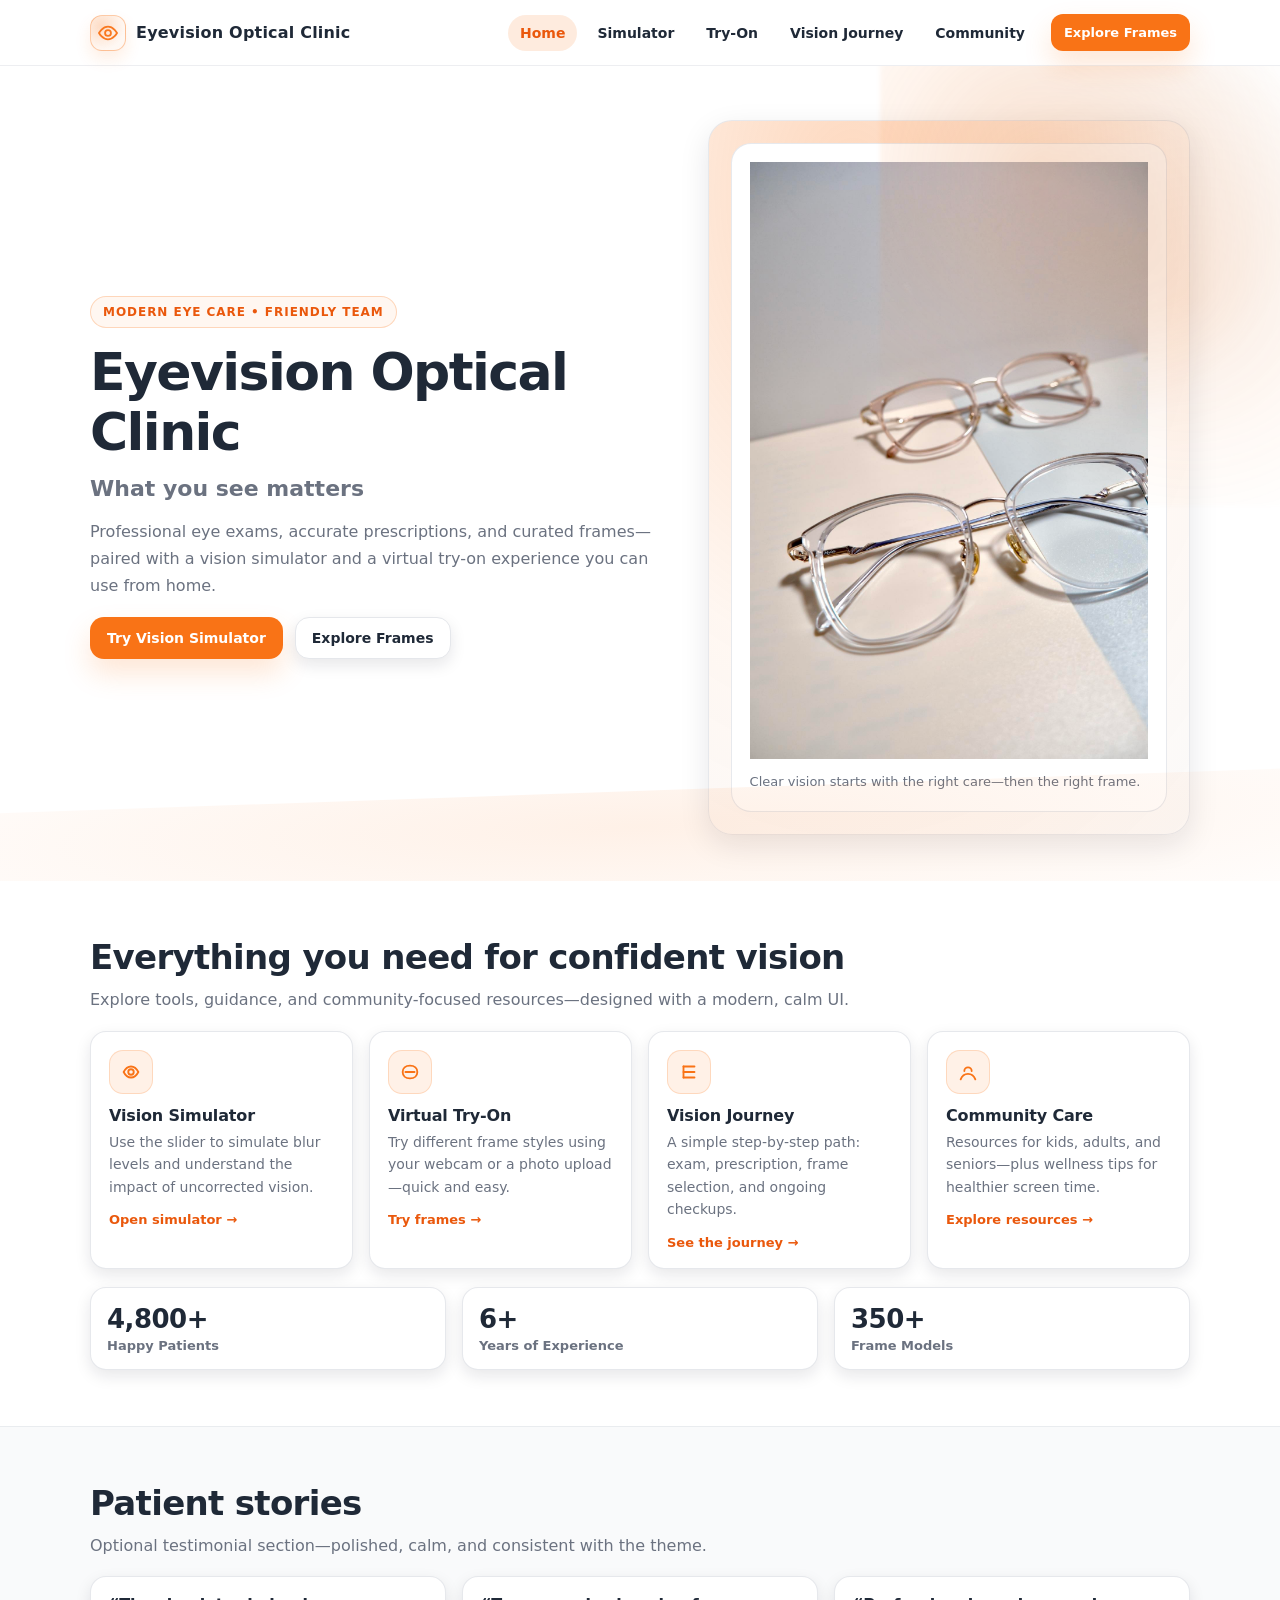
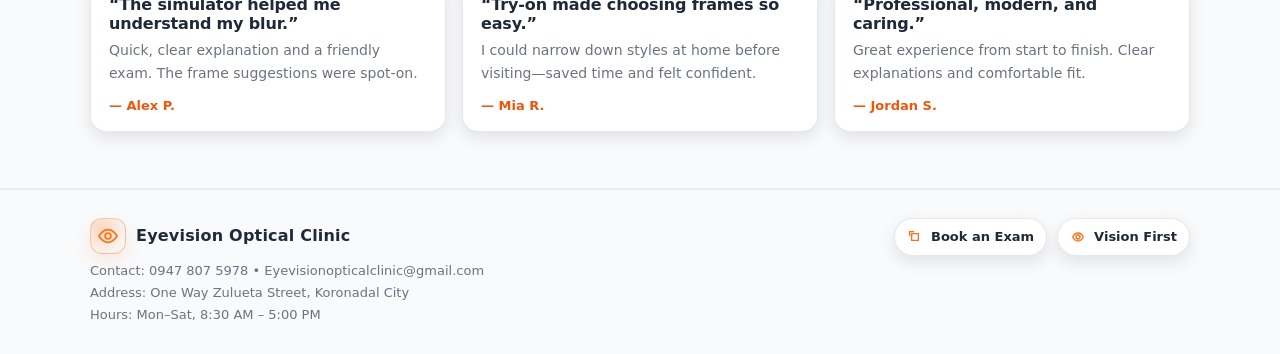
==== index.html @ 2a41e386 "Add files via upload" ====
<!DOCTYPE html>
<html lang="en">
<head>
    <meta charset="UTF-8">
    <meta name="viewport" content="width=device-width, initial-scale=1.0">
    <title>Eyevision Optical Clinic — What you see matters</title>
    <meta name="description" content="Eyevision Optical Clinic — modern eye care, vision simulator, and virtual try-on for frames. What you see matters.">
    <link rel="stylesheet" href="style.css">
</head>
<body>
    <header class="nav">
        <div class="container nav-inner">
            <a class="brand" href="index.html" aria-label="Eyevision Optical Clinic home">
                <span class="brand-badge" aria-hidden="true">
                    <svg viewBox="0 0 24 24" fill="none">
                        <path d="M2.2 12s3.6-7 9.8-7 9.8 7 9.8 7-3.6 7-9.8 7S2.2 12 2.2 12Z" stroke="rgba(249,115,22,.95)" stroke-width="2"/>
                        <path d="M12 15.2a3.2 3.2 0 1 0 0-6.4 3.2 3.2 0 0 0 0 6.4Z" stroke="rgba(249,115,22,.95)" stroke-width="2"/>
                    </svg>
                </span>
                <span>Eyevision Optical Clinic</span>
            </a>

            <button class="nav-toggle" type="button" aria-label="Open menu" aria-expanded="false" data-nav-toggle>
                <svg viewBox="0 0 24 24" fill="none" aria-hidden="true">
                    <path d="M4 7h16M4 12h16M4 17h16" stroke="#1F2937" stroke-width="2" stroke-linecap="round"/>
                </svg>
            </button>

            <nav class="nav-links" data-nav-menu>
                <a class="nav-link" data-nav href="index.html">Home</a>
                <a class="nav-link" data-nav href="simulator.html">Simulator</a>
                <a class="nav-link" data-nav href="tryon.html">Try-On</a>
                <a class="nav-link" data-nav href="journey.html">Vision Journey</a>
                <a class="nav-link" data-nav href="community.html">Community</a>
                <a class="btn btn-primary btn-sm nav-cta" href="tryon.html">Explore Frames</a>
            </nav>
        </div>
    </header>

    <main>
        <section class="hero">
            <div class="hero-bubbles" aria-hidden="true"></div>
            <div class="hero-wave" aria-hidden="true"></div>

            <div class="container hero-grid">
                <div>
                    <div class="kicker">Modern eye care • Friendly team</div>
                    <h1>Eyevision Optical Clinic</h1>
                    <p class="motto">What you see matters</p>
                    <p>
                        Professional eye exams, accurate prescriptions, and curated frames—paired with a vision simulator and a virtual try-on experience you can use from home.
                    </p>
                    <div class="hero-actions">
                        <a class="btn btn-primary" href="simulator.html">Try Vision Simulator</a>
                        <a class="btn btn-outline" href="tryon.html">Explore Frames</a>
                    </div>
                </div>

                <div class="hero-art" aria-label="Illustration">
                    <div class="art-inner">
                        <img
                            alt="Eye and glasses illustration"
                            src="images\eyeglass.jpg"
                            loading="lazy"
                        >
                        <p class="hint" style="margin:12px 0 0;">
                            Clear vision starts with the right care—then the right frame.
                        </p>
                    </div>
                </div>
            </div>
        </section>

        <section class="section">
            <div class="container">
                <h2 class="section-title">Everything you need for confident vision</h2>
                <p class="section-subtitle">Explore tools, guidance, and community-focused resources—designed with a modern, calm UI.</p>

                <div class="grid cols-4" style="margin-top:18px;">
                    <a class="card" href="simulator.html">
                        <div class="icon" aria-hidden="true">
                            <svg viewBox="0 0 24 24" fill="none">
                                <path d="M4 12s3-6 8-6 8 6 8 6-3 6-8 6-8-6-8-6Z" stroke="#F97316" stroke-width="2"/>
                                <path d="M12 15a3 3 0 1 0 0-6 3 3 0 0 0 0 6Z" stroke="#F97316" stroke-width="2"/>
                            </svg>
                        </div>
                        <h3>Vision Simulator</h3>
                        <p>Use the slider to simulate blur levels and understand the impact of uncorrected vision.</p>
                        <div class="meta">Open simulator →</div>
                    </a>

                    <a class="card" href="tryon.html">
                        <div class="icon" aria-hidden="true">
                            <svg viewBox="0 0 24 24" fill="none">
                                <path d="M7 12h10" stroke="#F97316" stroke-width="2" stroke-linecap="round"/>
                                <path d="M4 12c0-4 3-7 8-7s8 3 8 7-3 7-8 7-8-3-8-7Z" stroke="#F97316" stroke-width="2"/>
                            </svg>
                        </div>
                        <h3>Virtual Try-On</h3>
                        <p>Try different frame styles using your webcam or a photo upload—quick and easy.</p>
                        <div class="meta">Try frames →</div>
                    </a>

                    <a class="card" href="journey.html">
                        <div class="icon" aria-hidden="true">
                            <svg viewBox="0 0 24 24" fill="none">
                                <path d="M6 6h12M6 12h12M6 18h12" stroke="#F97316" stroke-width="2" stroke-linecap="round"/>
                                <path d="M6 6v12" stroke="#F97316" stroke-width="2" stroke-linecap="round"/>
                            </svg>
                        </div>
                        <h3>Vision Journey</h3>
                        <p>A simple step-by-step path: exam, prescription, frame selection, and ongoing checkups.</p>
                        <div class="meta">See the journey →</div>
                    </a>

                    <a class="card" href="community.html">
                        <div class="icon" aria-hidden="true">
                            <svg viewBox="0 0 24 24" fill="none">
                                <path d="M16 11a4 4 0 1 0-8 0" stroke="#F97316" stroke-width="2" stroke-linecap="round"/>
                                <path d="M4 20c1.5-4 4.5-6 8-6s6.5 2 8 6" stroke="#F97316" stroke-width="2" stroke-linecap="round"/>
                            </svg>
                        </div>
                        <h3>Community Care</h3>
                        <p>Resources for kids, adults, and seniors—plus wellness tips for healthier screen time.</p>
                        <div class="meta">Explore resources →</div>
                    </a>
                </div>

                <div class="stats">
                    <div class="stat">
                        <div class="num">4,800+</div>
                        <div class="label">Happy Patients</div>
                    </div>
                    <div class="stat">
                        <div class="num">6+</div>
                        <div class="label">Years of Experience</div>
                    </div>
                    <div class="stat">
                        <div class="num">350+</div>
                        <div class="label">Frame Models</div>
                    </div>
                </div>
            </div>
        </section>

        <section class="section soft">
            <div class="container">
                <h2 class="section-title">Patient stories</h2>
                <p class="section-subtitle">Optional testimonial section—polished, calm, and consistent with the theme.</p>
                <div class="grid cols-3" style="margin-top:18px;">
                    <div class="card">
                        <h3>“The simulator helped me understand my blur.”</h3>
                        <p>Quick, clear explanation and a friendly exam. The frame suggestions were spot-on.</p>
                        <div class="meta">— Alex P.</div>
                    </div>
                    <div class="card">
                        <h3>“Try-on made choosing frames so easy.”</h3>
                        <p>I could narrow down styles at home before visiting—saved time and felt confident.</p>
                        <div class="meta">— Mia R.</div>
                    </div>
                    <div class="card">
                        <h3>“Professional, modern, and caring.”</h3>
                        <p>Great experience from start to finish. Clear explanations and comfortable fit.</p>
                        <div class="meta">— Jordan S.</div>
                    </div>
                </div>
            </div>
        </section>
    </main>

    <footer>
        <div class="container footer-grid">
            <div>
                <div class="brand" style="gap:10px;">
                    <span class="brand-badge" aria-hidden="true">
                        <svg viewBox="0 0 24 24" fill="none">
                            <path d="M2.2 12s3.6-7 9.8-7 9.8 7 9.8 7-3.6 7-9.8 7S2.2 12 2.2 12Z" stroke="rgba(249,115,22,.95)" stroke-width="2"/>
                            <path d="M12 15.2a3.2 3.2 0 1 0 0-6.4 3.2 3.2 0 0 0 0 6.4Z" stroke="rgba(249,115,22,.95)" stroke-width="2"/>
                        </svg>
                    </span>
                    <span>Eyevision Optical Clinic</span>
                </div>
                <div class="footer-note">
                    Contact: 0947 807 5978 • Eyevisionopticalclinic@gmail.com<br>
                    Address: One Way Zulueta Street, Koronadal City<br>
                    Hours: Mon–Sat, 8:30 AM – 5:00 PM
                </div>
            </div>
            <div class="footer-links">
                <span class="chip">
                    <svg viewBox="0 0 24 24" fill="none" aria-hidden="true">
                        <path d="M7 7h10v10H7V7Z" stroke="#F97316" stroke-width="2"/>
                        <path d="M4 10V4h6" stroke="#F97316" stroke-width="2" stroke-linecap="round"/>
                    </svg>
                    Book an Exam
                </span>
                <span class="chip">
                    <svg viewBox="0 0 24 24" fill="none" aria-hidden="true">
                        <path d="M4 12s3-6 8-6 8 6 8 6-3 6-8 6-8-6-8-6Z" stroke="#F97316" stroke-width="2"/>
                        <path d="M12 15a3 3 0 1 0 0-6 3 3 0 0 0 0 6Z" stroke="#F97316" stroke-width="2"/>
                    </svg>
                    Vision First
                </span>
            </div>
        </div>
    </footer>

    <script src="script.js"></script>
</body>
</html>
---- style.css ----
/* Eyevision Optical Clinic — styles
   Theme:
   - Primary: #F97316
   - Secondary text: #1F2937
   - Backgrounds: #FFFFFF / #F9FAFB
*/

:root{
  --primary:#F97316;
  --primary-600:#EA580C;
  --text:#1F2937;
  --muted:#6B7280;
  --bg:#FFFFFF;
  --bg-soft:#F9FAFB;
  --card:#FFFFFF;
  --border:#E5E7EB;
  --shadow: 0 10px 30px rgba(17,24,39,.10);
  --shadow-sm: 0 6px 16px rgba(17,24,39,.10);
  --radius: 16px;
}

*{box-sizing:border-box}
html{scroll-behavior:smooth}
body{
  margin:0;
  font-family: ui-sans-serif, system-ui, -apple-system, Segoe UI, Roboto, Helvetica, Arial, "Apple Color Emoji","Segoe UI Emoji";
  color:var(--text);
  background:var(--bg);
}
img{max-width:100%; display:block}
a{color:inherit; text-decoration:none}

.container{
  width:min(1100px, 92vw);
  margin-inline:auto;
}

/* Navbar */
.nav{
  position:sticky;
  top:0;
  z-index:50;
  background:rgba(255,255,255,.85);
  backdrop-filter: blur(10px);
  border-bottom: 1px solid rgba(229,231,235,.7);
}
.nav-inner{
  display:flex;
  align-items:center;
  justify-content:space-between;
  gap:16px;
  padding:14px 0;
}
.brand{
  display:flex;
  align-items:center;
  gap:10px;
  font-weight:800;
  letter-spacing:.2px;
}
.brand-badge{
  width:36px;height:36px;border-radius:12px;
  background: radial-gradient(70% 70% at 30% 30%, rgba(249,115,22,.25), rgba(249,115,22,.05));
  border:1px solid rgba(249,115,22,.35);
  box-shadow: 0 8px 16px rgba(249,115,22,.12);
  display:grid; place-items:center;
}
.brand-badge svg{width:22px;height:22px}
.nav-links{
  display:flex;
  align-items:center;
  gap:8px;
}
.nav-link{
  padding:10px 12px;
  border-radius: 999px;
  color:var(--text);
  font-weight:600;
  font-size:14px;
  transition: transform .18s ease, background-color .18s ease, color .18s ease;
}
.nav-link:hover{
  background: rgba(249,115,22,.10);
  transform: translateY(-1px);
}
.nav-link.active{
  background: rgba(249,115,22,.14);
  color: var(--primary-600);
}
.nav-cta{
  margin-left:6px;
}
.nav-toggle{
  display:none;
  border:1px solid var(--border);
  background:#fff;
  border-radius: 12px;
  width:44px;height:44px;
  box-shadow: var(--shadow-sm);
  cursor:pointer;
}
.nav-toggle:active{transform: translateY(1px)}
.nav-toggle svg{width:22px;height:22px}

@media (max-width: 860px){
  .nav-toggle{display:inline-grid; place-items:center}
  .nav-links{
    position:absolute;
    left:0; right:0;
    top:64px;
    background: rgba(255,255,255,.96);
    border-bottom:1px solid var(--border);
    padding:10px 4vw 16px;
    display:none;
    flex-direction:column;
    align-items:stretch;
    gap:6px;
  }
  .nav-links.open{display:flex}
  .nav-link{border-radius: 14px}
  .nav-cta{margin-left:0}
}

/* Buttons */
.btn{
  display:inline-flex;
  align-items:center;
  justify-content:center;
  gap:10px;
  padding:12px 16px;
  border-radius: 14px;
  border:1px solid transparent;
  font-weight:700;
  font-size:14px;
  cursor:pointer;
  transition: transform .18s ease, box-shadow .18s ease, background-color .18s ease, border-color .18s ease, color .18s ease;
  user-select:none;
}
.btn:active{transform: translateY(1px)}
.btn-primary{
  background: var(--primary);
  color:#fff;
  box-shadow: 0 14px 28px rgba(249,115,22,.18);
}
.btn-primary:hover{background: var(--primary-600)}
.btn-outline{
  background:#fff;
  color:var(--text);
  border-color: var(--border);
  box-shadow: var(--shadow-sm);
}
.btn-outline:hover{
  border-color: rgba(249,115,22,.35);
  box-shadow: 0 18px 34px rgba(17,24,39,.12);
  transform: translateY(-1px);
}
.btn-sm{padding:10px 12px; border-radius: 12px; font-size:13px}
.btn-block{width:100%}

/* Sections */
.section{
  padding: 56px 0;
}
.section.soft{
  background: var(--bg-soft);
  border-top:1px solid rgba(229,231,235,.75);
  border-bottom:1px solid rgba(229,231,235,.75);
}
.section-title{
  font-size: clamp(24px, 3vw, 34px);
  margin:0 0 10px 0;
  letter-spacing:-.02em;
}
.section-subtitle{
  margin:0;
  color: var(--muted);
  line-height:1.6;
}

/* Hero */
.hero{
  position:relative;
  overflow:hidden;
  padding: 54px 0 46px;
}
.hero-grid{
  display:grid;
  grid-template-columns: 1.1fr .9fr;
  gap: 28px;
  align-items:center;
}
.kicker{
  display:inline-flex;
  align-items:center;
  gap:10px;
  padding:8px 12px;
  border-radius: 999px;
  border:1px solid rgba(249,115,22,.25);
  background: rgba(249,115,22,.06);
  color: var(--primary-600);
  font-weight:800;
  font-size:12px;
  letter-spacing:.08em;
  text-transform:uppercase;
}
.hero h1{
  font-size: clamp(34px, 4.2vw, 52px);
  margin:14px 0 8px;
  letter-spacing:-.03em;
}
.hero .motto{
  font-size: clamp(18px, 2.2vw, 22px);
  font-weight:800;
  margin: 0 0 10px;
}
.hero p{
  margin:0;
  color: var(--muted);
  line-height:1.7;
  max-width: 60ch;
}
.hero-actions{
  display:flex;
  gap:12px;
  flex-wrap:wrap;
  margin-top:18px;
}
.hero-art{
  border-radius: 24px;
  background: radial-gradient(120% 120% at 30% 10%, rgba(249,115,22,.28), rgba(249,115,22,.06) 55%, rgba(31,41,55,.02));
  border:1px solid rgba(229,231,235,.9);
  box-shadow: var(--shadow);
  padding: 22px;
}
.hero-art .art-inner{
  border-radius: 20px;
  background: linear-gradient(180deg, #fff, #fff);
  border:1px solid rgba(229,231,235,.9);
  padding: 18px;
}
.hero-bubbles{
  position:absolute; inset:-80px -120px auto auto;
  width: 520px; height:520px;
  background:
    radial-gradient(circle at 30% 35%, rgba(249,115,22,.18), transparent 55%),
    radial-gradient(circle at 60% 60%, rgba(249,115,22,.10), transparent 55%),
    radial-gradient(circle at 45% 45%, rgba(31,41,55,.05), transparent 60%);
  filter: blur(2px);
  pointer-events:none;
}
.hero-wave{
  position:absolute; left:-10%; right:-10%; bottom:-90px;
  height:180px;
  background: radial-gradient(120% 140% at 50% 20%, rgba(249,115,22,.10), transparent 55%);
  transform: rotate(-2deg);
  pointer-events:none;
}
@media (max-width: 920px){
  .hero-grid{grid-template-columns: 1fr; }
  .hero-art{order:-1}
  .hero-wave{bottom:-110px}
}

/* Cards / grids */
.grid{
  display:grid;
  gap:16px;
}
.grid.cols-4{grid-template-columns: repeat(4, 1fr)}
.grid.cols-3{grid-template-columns: repeat(3, 1fr)}
.grid.cols-2{grid-template-columns: repeat(2, 1fr)}
@media (max-width: 980px){ .grid.cols-4{grid-template-columns: repeat(2, 1fr)} }
@media (max-width: 650px){
  .grid.cols-4,.grid.cols-3,.grid.cols-2{grid-template-columns: 1fr}
}

.card{
  background: var(--card);
  border: 1px solid rgba(229,231,235,.95);
  border-radius: var(--radius);
  box-shadow: var(--shadow-sm);
  padding: 18px;
  transition: transform .18s ease, box-shadow .18s ease, border-color .18s ease;
}
.card:hover{
  transform: translateY(-3px);
  box-shadow: var(--shadow);
  border-color: rgba(249,115,22,.22);
}
.card .icon{
  width:44px;height:44px;
  border-radius: 14px;
  background: rgba(249,115,22,.10);
  border:1px solid rgba(249,115,22,.20);
  display:grid; place-items:center;
  margin-bottom:12px;
}
.card .icon svg{width:22px;height:22px}
.card h3{margin:0 0 6px; font-size:16px; letter-spacing:-.01em}
.card p{margin:0; color:var(--muted); line-height:1.6; font-size:14px}
.card .meta{margin-top:14px; color: var(--primary-600); font-weight:800; font-size:13px}

/* Stats */
.stats{
  display:grid;
  grid-template-columns: repeat(3, 1fr);
  gap:16px;
  margin-top:18px;
}
.stat{
  border-radius: var(--radius);
  background:#fff;
  border:1px solid rgba(229,231,235,.95);
  box-shadow: var(--shadow-sm);
  padding: 16px;
}
.stat .num{
  font-size: 26px;
  font-weight:900;
  letter-spacing:-.02em;
}
.stat .label{
  color: var(--muted);
  margin-top:4px;
  font-size:13px;
  font-weight:700;
}
@media (max-width: 650px){ .stats{grid-template-columns:1fr} }

/* Page header */
.page-head{
  padding: 32px 0 12px;
}
.crumb{
  color: var(--muted);
  font-weight:700;
  font-size:13px;
}
.page-head h1{
  margin: 10px 0 6px;
  font-size: clamp(26px, 3.5vw, 40px);
  letter-spacing:-.03em;
}
.page-head p{margin:0; color:var(--muted); line-height:1.7}

/* Simulator */
.sim-grid{
  display:grid;
  grid-template-columns: 1.2fr .8fr;
  gap: 16px;
  align-items: start;
}
@media (max-width: 900px){ .sim-grid{grid-template-columns:1fr} }
.sim-image-wrap{
  position:relative;
  border-radius: 18px;
  overflow:hidden;
  border:1px solid rgba(229,231,235,.95);
  box-shadow: var(--shadow);
  background:#fff;
}
.sim-image-wrap img{
  width:100%;
  height: 420px;
  object-fit: cover;
  filter: blur(var(--blur, 0px));
  transform: scale(1.02);
}
@media (max-width: 650px){ .sim-image-wrap img{height: 320px} }
.sim-overlay{
  position:absolute; inset:auto 12px 12px 12px;
  display:flex; align-items:center; justify-content:space-between;
  gap:10px;
  background: rgba(255,255,255,.86);
  backdrop-filter: blur(10px);
  border: 1px solid rgba(229,231,235,.9);
  border-radius: 14px;
  padding: 10px 12px;
}
.pill{
  display:inline-flex;
  align-items:center;
  gap:8px;
  padding:8px 10px;
  border-radius:999px;
  background: rgba(249,115,22,.10);
  border:1px solid rgba(249,115,22,.20);
  color: var(--primary-600);
  font-weight:900;
  font-size:13px;
}
.range{
  width: 100%;
}
input[type="range"]{
  width:100%;
  accent-color: var(--primary);
}
.hint{
  margin-top:10px;
  color: var(--muted);
  font-size:13px;
  line-height:1.6;
}

/* Try-on */
.tryon-grid{
  display:grid;
  grid-template-columns: 1.1fr .9fr;
  gap: 16px;
  align-items:start;
}
@media (max-width: 980px){ .tryon-grid{grid-template-columns: 1fr} }
.stage{
  border-radius: 18px;
  border:1px solid rgba(229,231,235,.95);
  background:#fff;
  box-shadow: var(--shadow);
  overflow:hidden;
}
.stage-top{
  display:flex;
  align-items:center;
  justify-content:space-between;
  gap:10px;
  padding: 12px 12px;
  border-bottom:1px solid rgba(229,231,235,.9);
  background: linear-gradient(180deg, rgba(249,250,251,1), rgba(255,255,255,1));
}
.stage-title{
  font-weight:900;
  letter-spacing:-.01em;
}
.stage-view{
  position:relative;
  background: #0B1220;
  aspect-ratio: 4 / 3;
}
.stage-view video,
.stage-view img,
.stage-view canvas{
  position:absolute; inset:0;
  width:100%; height:100%;
  object-fit: cover;
}
.stage-view canvas{pointer-events:none}
.stage-empty{
  position:absolute; inset:0;
  display:grid;
  place-items:center;
  color: rgba(255,255,255,.88);
  padding: 22px;
  text-align:center;
}
.stage-empty strong{display:block; font-size:18px; margin-bottom:6px}
.stage-empty span{color: rgba(255,255,255,.70); font-size:13px; line-height:1.6}

.thumbs{
  display:grid;
  grid-template-columns: repeat(3, 1fr);
  gap: 10px;
}
@media (max-width: 650px){ .thumbs{grid-template-columns: repeat(2, 1fr)} }
.thumb{
  border-radius: 16px;
  border:1px solid rgba(229,231,235,.95);
  background:#fff;
  box-shadow: var(--shadow-sm);
  padding: 12px;
  cursor:pointer;
  transition: transform .18s ease, box-shadow .18s ease, border-color .18s ease;
}
.thumb:hover{
  transform: translateY(-2px);
  box-shadow: var(--shadow);
  border-color: rgba(249,115,22,.25);
}
.thumb.active{
  outline: 2px solid rgba(249,115,22,.55);
  border-color: rgba(249,115,22,.35);
}
.thumb .preview{
  height: 58px;
  border-radius: 14px;
  background: rgba(249,115,22,.06);
  border:1px dashed rgba(249,115,22,.30);
  display:grid;
  place-items:center;
  margin-bottom:8px;
}
.thumb .label{
  font-weight:900;
  font-size:13px;
  margin:0 0 2px;
}
.thumb .desc{
  margin:0;
  color:var(--muted);
  font-size:12px;
  line-height:1.5;
}

/* Footer */
footer{
  background: var(--bg-soft);
  border-top: 1px solid rgba(229,231,235,.75);
  padding: 28px 0;
}
.footer-grid{
  display:grid;
  grid-template-columns: 1.4fr .8fr;
  gap:16px;
  align-items:start;
}
@media (max-width: 820px){ .footer-grid{grid-template-columns:1fr} }
.footer-note{
  color:var(--muted);
  font-size:13px;
  line-height:1.7;
  margin-top:6px;
}
.footer-links{
  display:flex;
  gap:10px;
  flex-wrap:wrap;
  justify-content:flex-end;
}
@media (max-width: 820px){ .footer-links{justify-content:flex-start} }
.chip{
  display:inline-flex;
  align-items:center;
  gap:8px;
  padding:10px 12px;
  border-radius: 999px;
  background:#fff;
  border:1px solid rgba(229,231,235,.95);
  box-shadow: var(--shadow-sm);
  font-weight:800;
  font-size:13px;
}
.chip svg{width:16px;height:16px}

/* Small helpers */
.sr-only{
  position:absolute;
  width:1px;height:1px;
  padding:0;margin:-1px;
  overflow:hidden;
  clip:rect(0,0,0,0);
  white-space:nowrap;
  border:0;
}
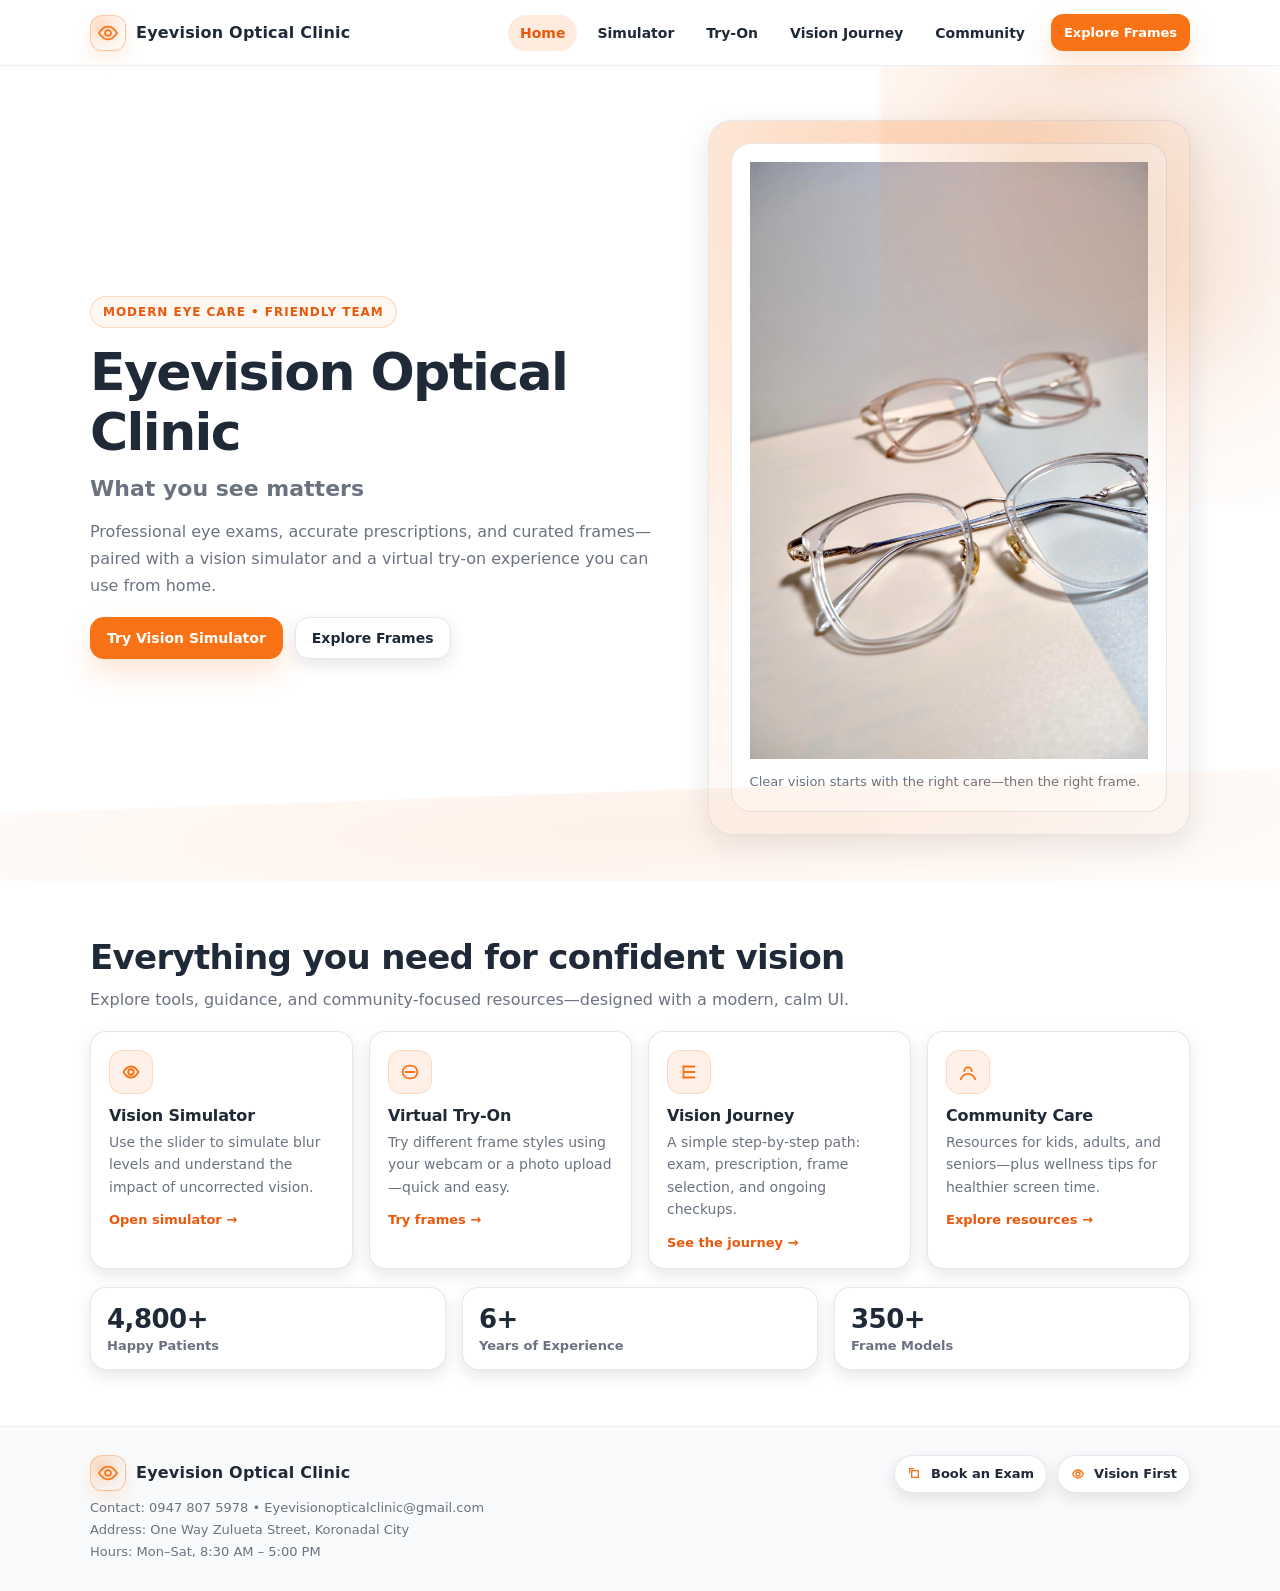
==== commit 9b455b18: "Fix HTML formatting and structure" ====
--- a/index.html
+++ b/index.html
@@ -142,30 +142,7 @@
                 </div>
             </div>
         </section>
-
-        <section class="section soft">
-            <div class="container">
-                <h2 class="section-title">Patient stories</h2>
-                <p class="section-subtitle">Optional testimonial section—polished, calm, and consistent with the theme.</p>
-                <div class="grid cols-3" style="margin-top:18px;">
-                    <div class="card">
-                        <h3>“The simulator helped me understand my blur.”</h3>
-                        <p>Quick, clear explanation and a friendly exam. The frame suggestions were spot-on.</p>
-                        <div class="meta">— Alex P.</div>
-                    </div>
-                    <div class="card">
-                        <h3>“Try-on made choosing frames so easy.”</h3>
-                        <p>I could narrow down styles at home before visiting—saved time and felt confident.</p>
-                        <div class="meta">— Mia R.</div>
-                    </div>
-                    <div class="card">
-                        <h3>“Professional, modern, and caring.”</h3>
-                        <p>Great experience from start to finish. Clear explanations and comfortable fit.</p>
-                        <div class="meta">— Jordan S.</div>
-                    </div>
-                </div>
-            </div>
-        </section>
+        
     </main>
 
     <footer>
@@ -207,4 +184,5 @@
 
     <script src="script.js"></script>
 </body>
-</html>+
+</html>
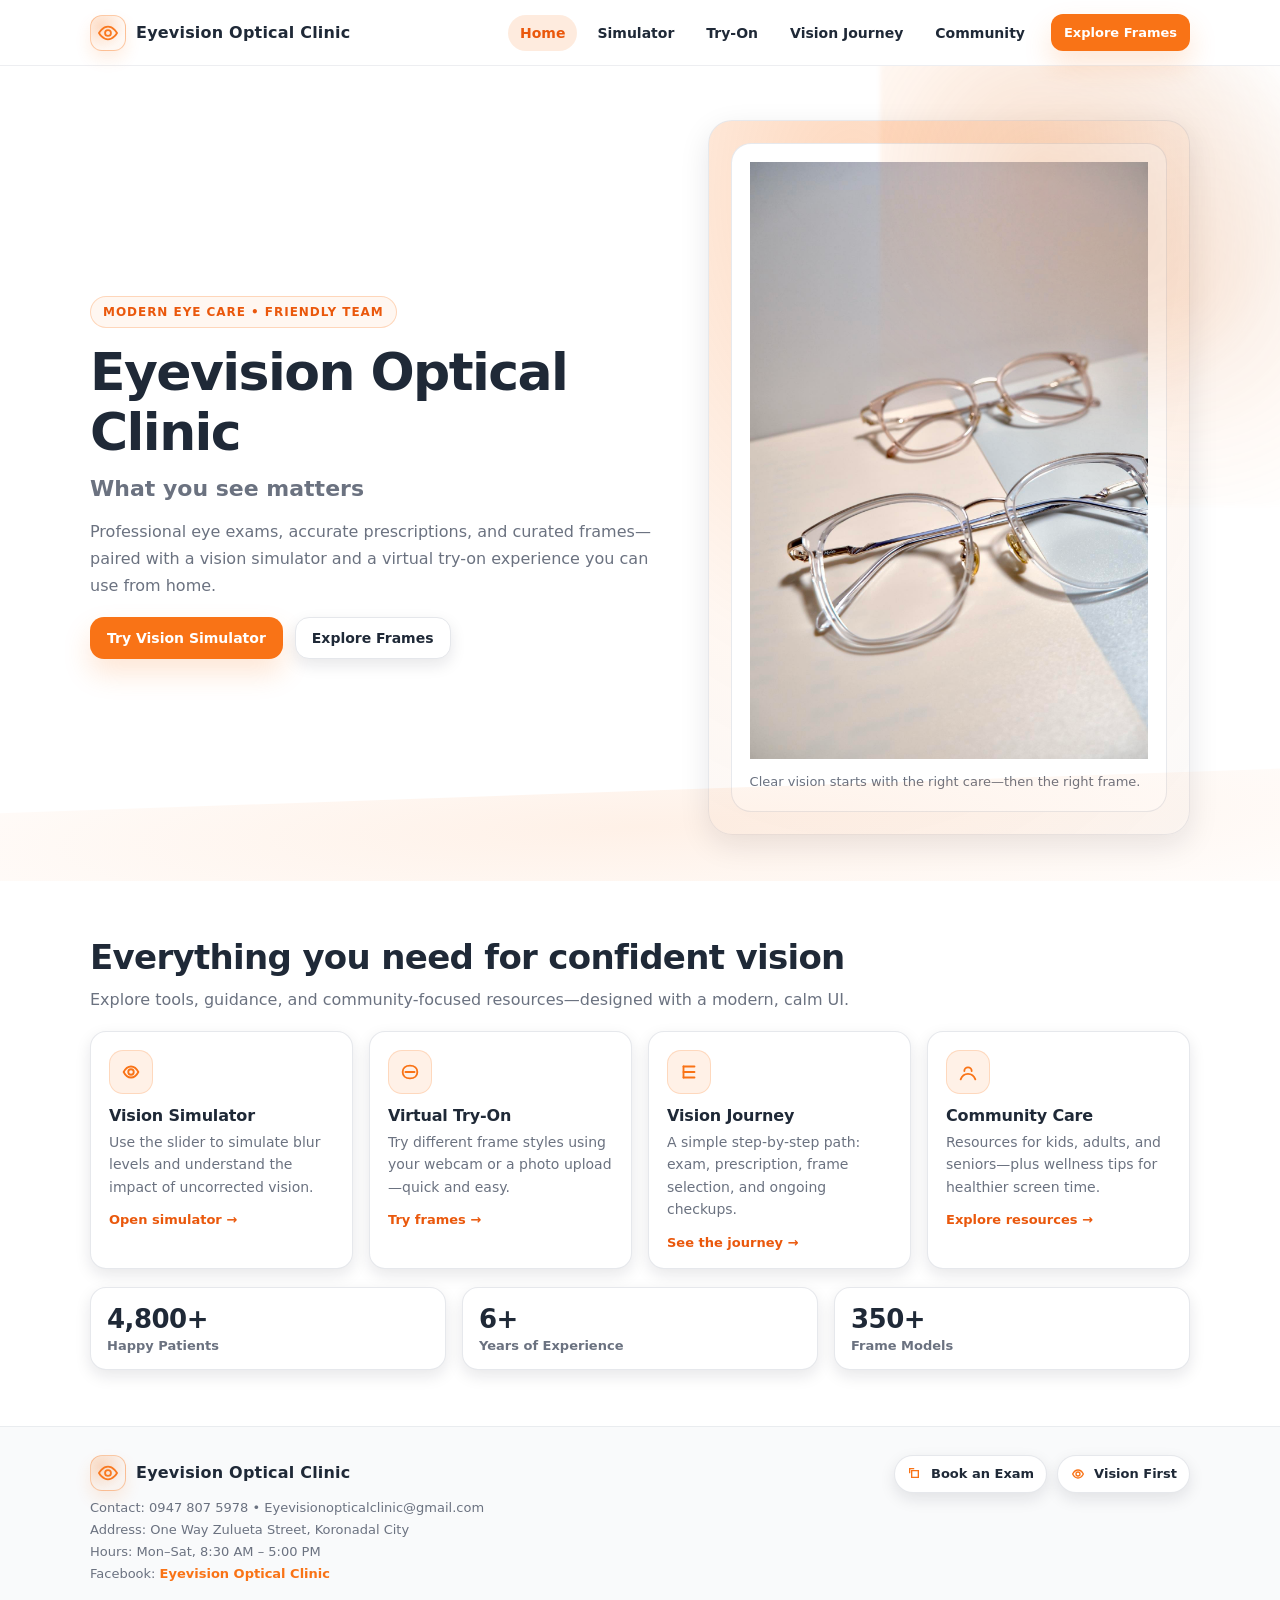
==== commit 0897a252: "Add files via upload" ====
--- a/index.html
+++ b/index.html
@@ -142,6 +142,7 @@
                 </div>
             </div>
         </section>
+
         
     </main>
 
@@ -160,7 +161,8 @@
                 <div class="footer-note">
                     Contact: 0947 807 5978 • Eyevisionopticalclinic@gmail.com<br>
                     Address: One Way Zulueta Street, Koronadal City<br>
-                    Hours: Mon–Sat, 8:30 AM – 5:00 PM
+                    Hours: Mon–Sat, 8:30 AM – 5:00 PM<br>
+                    Facebook: <a href="https://www.facebook.com/eyevision.kor" target="_blank">Eyevision Optical Clinic</a>
                 </div>
             </div>
             <div class="footer-links">
@@ -184,5 +186,4 @@
 
     <script src="script.js"></script>
 </body>
-
-</html>
+</html>
--- a/style.css
+++ b/style.css
@@ -519,6 +519,19 @@
   line-height:1.7;
   margin-top:6px;
 }
+.footer-note a {
+    color: #F97316; /* your clinic's vibrant orange */
+    text-decoration: none; /* remove underline if you want */
+    font-weight: 600; /* makes it pop */
+    transition: color 0.3s ease, text-decoration 0.3s ease;
+}
+
+.footer-note a:hover {
+    color: #d35400; /* slightly darker orange on hover */
+    text-decoration: underline; /* optional underline on hover */
+    cursor: pointer;
+}
+
 .footer-links{
   display:flex;
   gap:10px;
